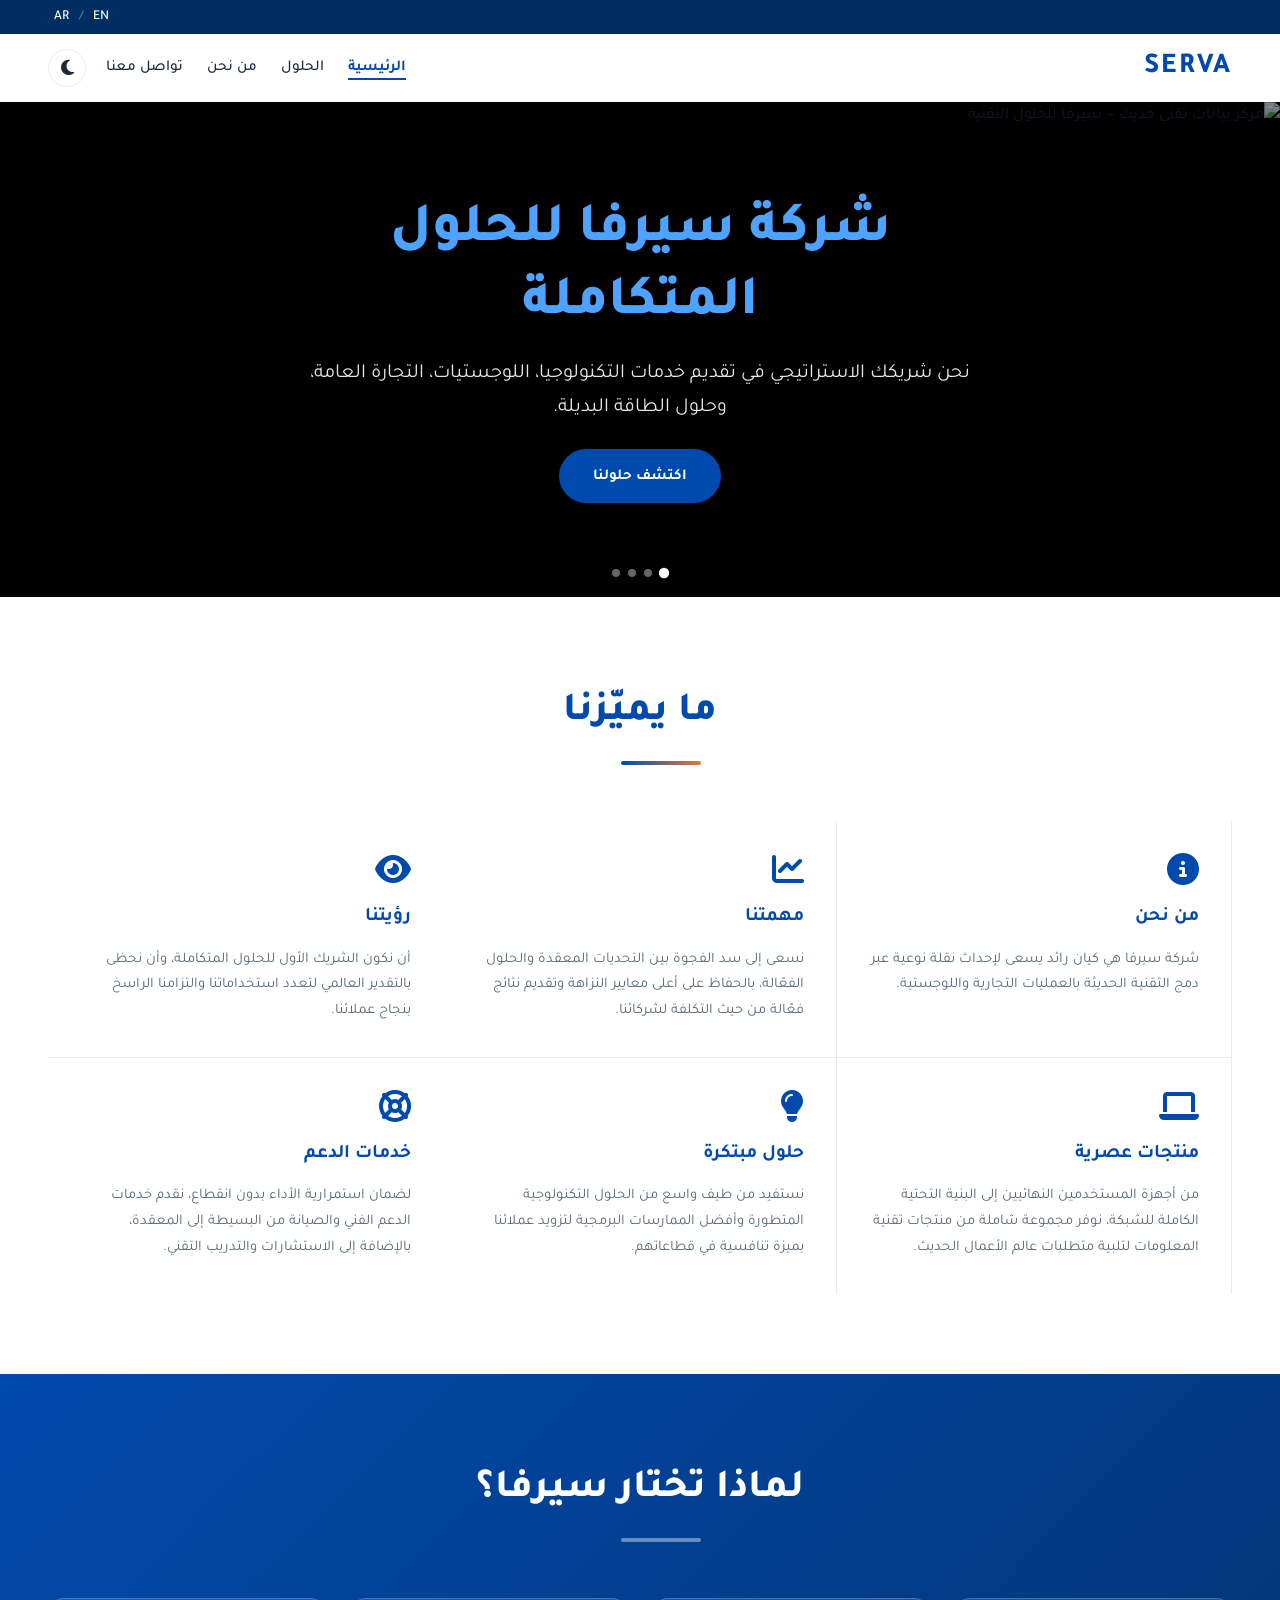
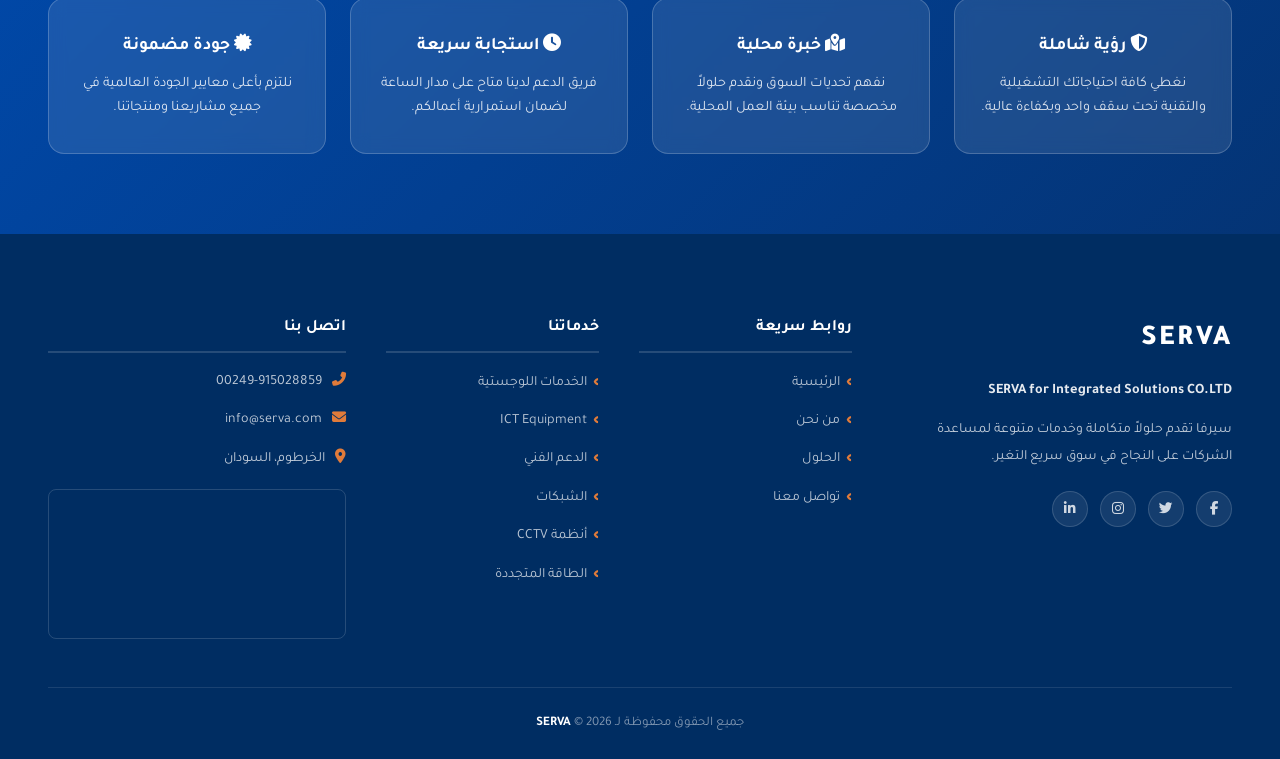
==== index.html @ a3906375 "SERVA_Final" ====
<!DOCTYPE html>
<html lang="ar" dir="rtl">
<head>
  <meta charset="UTF-8">
  <!--
    SECURITY: CSP headers should be added at the server level, not just meta tags.
    Recommended server headers:
      Content-Security-Policy: default-src 'self'; script-src 'self' translate.google.com; style-src 'self' fonts.googleapis.com cdnjs.cloudflare.com; img-src 'self' images.unsplash.com data:; frame-src https://www.google.com;
      X-Content-Type-Options: nosniff
      X-Frame-Options: SAMEORIGIN
      Referrer-Policy: strict-origin-when-cross-origin
      Permissions-Policy: geolocation=(), microphone=()
  -->

  <!-- Mobile-first viewport — prevents layout scaling bugs -->
  <meta name="viewport" content="width=device-width, initial-scale=1.0, viewport-fit=cover">

  <!-- SEO Meta -->
  <meta name="description" content="سيرفا للحلول المتكاملة — شريكك الاستراتيجي في تقنية المعلومات، اللوجستيات، الطاقة المتجددة والتجارة العامة في السودان.">
  <meta name="keywords" content="سيرفا، حلول تقنية، لوجستيات، طاقة شمسية، كاميرات مراقبة، السودان">
  <meta name="author" content="SERVA for Integrated Solutions">
  <meta name="theme-color" content="#004aad">

  <!-- Open Graph (Social sharing) -->
  <meta property="og:title" content="سيرفا للحلول المتكاملة">
  <meta property="og:description" content="شريكك الاستراتيجي في تقديم خدمات التكنولوجيا، اللوجستيات، وحلول الطاقة البديلة.">
  <meta property="og:type" content="website">
  <meta property="og:image" content="Img/SERVA_Icon.png">

  <title>سيرفا للحلول المتكاملة | الرئيسية</title>
  <link rel="icon" type="image/svg+xml" href="Img/SERVA.svg">

  <!-- Preconnect for performance -->
  <link rel="preconnect" href="https://fonts.googleapis.com">
  <link rel="preconnect" href="https://fonts.gstatic.com" crossorigin>
  <link rel="preconnect" href="https://cdnjs.cloudflare.com">

  <link rel="stylesheet" href="style.css">
  <!-- Font Awesome — integrity hash for Subresource Integrity (security) -->
  <link rel="stylesheet" href="https://cdnjs.cloudflare.com/ajax/libs/font-awesome/6.4.0/css/all.min.css"
        integrity="sha512-iecdLmaskl7CVkqkXNQ/ZH/XLlvWZOJyj7Yy7tcenmpD1ypASozpmT/E0iPtmFIB46ZmdtAc9eNBvH0H/ZpiBw=="
        crossorigin="anonymous" referrerpolicy="no-referrer">
</head>
<body>

<!-- Accessibility: skip navigation for screen readers -->
<a href="#main-content" class="skip-link">تخطى إلى المحتوى الرئيسي</a>

<!-- Page Loader -->
<div id="loader-wrapper" role="status" aria-live="polite" aria-label="جاري التحميل">
  <div class="loader-container">
    <div class="loader-ring"></div>
    <div class="loader-logo" aria-hidden="true">SERVA</div>
  </div>
  <p class="loader-text">مرحباً بكم في SERVA...</p>
  <div class="loader-bar" aria-hidden="true"></div>
</div>

<!-- Google Translate Element (hidden) -->
<div id="google_translate_element" style="display:none;" aria-hidden="true"></div>

<!-- Top Bar -->
<div class="topbar" role="banner">
  <div class="topbar-content">
    <div class="lang-switch" role="navigation" aria-label="تبديل اللغة">
      <a href="#" onclick="changeLanguage('ar'); return false;" hreflang="ar" aria-label="العربية">AR</a>
      <span class="separator" aria-hidden="true">/</span>
      <a href="#" onclick="changeLanguage('en'); return false;" hreflang="en" aria-label="English">EN</a>
    </div>
  </div>
</div>

<!-- Navigation -->
<nav class="navbar" role="navigation" aria-label="القائمة الرئيسية">
  <a href="index.html" class="brand" aria-label="سيرفا - الصفحة الرئيسية">SERVA</a>

  <div class="nav-right">
    <!-- Desktop navigation links -->
    <ul class="nav-links" role="menubar">
      <li role="none"><a href="index.html" role="menuitem">الرئيسية</a></li>
      <li role="none"><a href="services.html" role="menuitem">الحلول</a></li>
      <li role="none"><a href="about.html" role="menuitem">من نحن</a></li>
      <li role="none"><a href="contact.html" role="menuitem">تواصل معنا</a></li>
    </ul>

    <!-- Dark mode toggle -->
    <button id="theme-toggle" aria-label="تبديل الوضع الداكن">
      <i class="fas fa-moon" aria-hidden="true"></i>
    </button>

    <!-- Hamburger (mobile) -->
    <button id="hamburger" class="hamburger" aria-label="فتح القائمة" aria-expanded="false" aria-controls="mobile-nav">
      <span></span><span></span><span></span>
    </button>
  </div>
</nav>

<!-- Mobile Nav Drawer -->
<nav id="mobile-nav" class="mobile-nav" aria-label="القائمة المحمولة">
  <a href="index.html">الرئيسية</a>
  <a href="services.html">الحلول</a>
  <a href="about.html">من نحن</a>
  <a href="contact.html">تواصل معنا</a>
</nav>

<!-- Hero Slider -->
<header class="main-slider" role="banner" aria-label="شرائح العرض الرئيسية">

  <div class="slide active" role="group" aria-roledescription="slide" aria-label="الشريحة 1">
    <img src="https://images.unsplash.com/photo-1451187580459-43490279c0fa?auto=format&fit=crop&q=80&w=1600"
         alt="مركز بيانات تقني حديث — سيرفا للحلول التقنية"
         loading="eager" fetchpriority="high">
    <div class="slide-content">
      <h1 class="animate-text">شركة سيرفا للحلول المتكاملة</h1>
      <p class="animate-text">نحن شريكك الاستراتيجي في تقديم خدمات التكنولوجيا، اللوجستيات، التجارة العامة، وحلول الطاقة البديلة.</p>
      <a href="services.html" class="btn-slider animate-text">اكتشف حلولنا</a>
    </div>
  </div>

  <div class="slide" role="group" aria-roledescription="slide" aria-label="الشريحة 2">
    <img src="https://images.unsplash.com/photo-1451187580459-43490279c0fa?auto=format&fit=crop&q=80&w=1600"
         alt="أنظمة الأمان والمراقبة" loading="lazy">
    <div class="slide-content">
      <h1 class="animate-text">سيرفا للحلول التقنية</h1>
      <p class="animate-text">نسخر أحدث التقنيات لنبني جسوراً من الحلول الذكية التي تخدم تطلعاتكم.</p>
      <a href="contact.html" class="btn-slider animate-text">تواصل معنا</a>
    </div>
  </div>

  <div class="slide" role="group" aria-roledescription="slide" aria-label="الشريحة 3">
    <img src="https://images.unsplash.com/photo-1451187580459-43490279c0fa?auto=format&fit=crop&q=80&w=1600"
         alt="حلول الطاقة الشمسية المتجددة" loading="lazy">
    <div class="slide-content">
      <h1 class="animate-text">سيرفا لحلول الطاقة</h1>
      <p class="animate-text">حلول الطاقة البديلة لدينا ليست مجرد خيار، بل استراتيجية لخفض التكاليف وتعزيز الإنتاجية.</p>
    </div>
  </div>

  <div class="slide" role="group" aria-roledescription="slide" aria-label="الشريحة 4">
    <img src="https://images.unsplash.com/photo-1451187580459-43490279c0fa?auto=format&fit=crop&q=80&w=1600"
         alt="سلاسل الإمداد اللوجستية" loading="lazy">
    <div class="slide-content">
      <h1 class="animate-text">سلاسل الإمداد</h1>
      <p class="animate-text">حلول لوجستية متكاملة تضمن وصول طموحاتكم إلى وجهتها بأمان.</p>
    </div>
  </div>

  <!-- Slider navigation dots -->
  <div id="slider-dots" class="slider-dots" role="tablist" aria-label="انتقل إلى الشريحة"></div>
</header>

<!-- Main Content -->
<main id="main-content">

  <!-- Info / Features Section -->
  <section class="info-section" aria-labelledby="features-title">
    <h2 id="features-title" class="section-title">ما يميّزنا</h2>
    <div class="info-grid">
      <article class="info-box">
        <i class="fas fa-info-circle" aria-hidden="true"></i>
        <h3>من نحن</h3>
        <p>شركة سيرفا هي كيان رائد يسعى لإحداث نقلة نوعية عبر دمج التقنية الحديثة بالعمليات التجارية واللوجستية.</p>
      </article>
      <article class="info-box">
        <i class="fas fa-chart-line" aria-hidden="true"></i>
        <h3>مهمتنا</h3>
        <p>نسعى إلى سد الفجوة بين التحديات المعقدة والحلول الفعّالة، بالحفاظ على أعلى معايير النزاهة وتقديم نتائج فعّالة من حيث التكلفة لشركائنا.</p>
      </article>
      <article class="info-box">
        <i class="fas fa-eye" aria-hidden="true"></i>
        <h3>رؤيتنا</h3>
        <p>أن نكون الشريك الأول للحلول المتكاملة، وأن نحظى بالتقدير العالمي لتعدد استخداماتنا والتزامنا الراسخ بنجاح عملائنا.</p>
      </article>
      <article class="info-box">
        <i class="fas fa-laptop" aria-hidden="true"></i>
        <h3>منتجات عصرية</h3>
        <p>من أجهزة المستخدمين النهائيين إلى البنية التحتية الكاملة للشبكة، نوفر مجموعة شاملة من منتجات تقنية المعلومات لتلبية متطلبات عالم الأعمال الحديث.</p>
      </article>
      <article class="info-box">
        <i class="fas fa-lightbulb" aria-hidden="true"></i>
        <h3>حلول مبتكرة</h3>
        <p>نستفيد من طيف واسع من الحلول التكنولوجية المتطورة وأفضل الممارسات البرمجية لتزويد عملائنا بميزة تنافسية في قطاعاتهم.</p>
      </article>
      <article class="info-box">
        <i class="fas fa-life-ring" aria-hidden="true"></i>
        <h3>خدمات الدعم</h3>
        <p>لضمان استمرارية الأداء بدون انقطاع، نقدم خدمات الدعم الفني والصيانة من البسيطة إلى المعقدة، بالإضافة إلى الاستشارات والتدريب التقني.</p>
      </article>
    </div>
  </section>

  <!-- Why Choose SERVA -->
  <section class="why-serva" aria-labelledby="why-title">
    <h2 id="why-title" class="section-title">لماذا تختار سيرفا؟</h2>
    <div class="why-grid">
      <div class="why-card">
        <h3><i class="fas fa-shield-alt" aria-hidden="true"></i> رؤية شاملة</h3>
        <p>نغطي كافة احتياجاتك التشغيلية والتقنية تحت سقف واحد وبكفاءة عالية.</p>
      </div>
      <div class="why-card">
        <h3><i class="fas fa-map-marked-alt" aria-hidden="true"></i> خبرة محلية</h3>
        <p>نفهم تحديات السوق ونقدم حلولاً مخصصة تناسب بيئة العمل المحلية.</p>
      </div>
      <div class="why-card">
        <h3><i class="fas fa-clock" aria-hidden="true"></i> استجابة سريعة</h3>
        <p>فريق الدعم لدينا متاح على مدار الساعة لضمان استمرارية أعمالكم.</p>
      </div>
      <div class="why-card">
        <h3><i class="fas fa-certificate" aria-hidden="true"></i> جودة مضمونة</h3>
        <p>نلتزم بأعلى معايير الجودة العالمية في جميع مشاريعنا ومنتجاتنا.</p>
      </div>
    </div>
  </section>

</main>

<!-- Footer -->
<footer role="contentinfo">
  <div class="footer-main">
    <!-- Brand column -->
    <div class="footer-col">
      <h2>SERVA</h2>
      <p class="footer-tagline">SERVA for Integrated Solutions CO.LTD</p>
      <p>سيرفا تقدم حلولاً متكاملة وخدمات متنوعة لمساعدة الشركات على النجاح في سوق سريع التغير.</p>
      <nav class="footer-socials" aria-label="روابط التواصل الاجتماعي">
        <a href="#" aria-label="فيسبوك" rel="noopener noreferrer"><i class="fab fa-facebook-f" aria-hidden="true"></i></a>
        <a href="#" aria-label="تويتر" rel="noopener noreferrer"><i class="fab fa-twitter" aria-hidden="true"></i></a>
        <a href="#" aria-label="انستغرام" rel="noopener noreferrer"><i class="fab fa-instagram" aria-hidden="true"></i></a>
        <a href="#" aria-label="لينكد إن" rel="noopener noreferrer"><i class="fab fa-linkedin-in" aria-hidden="true"></i></a>
      </nav>
    </div>

    <!-- Quick links -->
    <div class="footer-col">
      <h3>روابط سريعة</h3>
      <ul>
        <li><a href="index.html">الرئيسية</a></li>
        <li><a href="about.html">من نحن</a></li>
        <li><a href="services.html">الحلول</a></li>
        <li><a href="contact.html">تواصل معنا</a></li>
      </ul>
    </div>

    <!-- Services links -->
    <div class="footer-col">
      <h3>خدماتنا</h3>
      <ul>
        <li><a href="services.html">الخدمات اللوجستية</a></li>
        <li><a href="services.html">ICT Equipment</a></li>
        <li><a href="services.html">الدعم الفني</a></li>
        <li><a href="services.html">الشبكات</a></li>
        <li><a href="services.html">أنظمة CCTV</a></li>
        <li><a href="services.html">الطاقة المتجددة</a></li>
      </ul>
    </div>

    <!-- Contact info -->
    <div class="footer-col">
      <h3>اتصل بنا</h3>
      <address style="font-style:normal;">
        <p class="footer-contact-item">
          <i class="fas fa-phone-alt" aria-hidden="true"></i>
          <!-- Security: use tel: link for phone numbers (accessibility + usability) -->
          <a href="tel:+249915028859" style="color:inherit;">00249-915028859</a>
        </p>
        <p class="footer-contact-item">
          <i class="fas fa-envelope" aria-hidden="true"></i>
          <a href="mailto:info@serva.com" style="color:inherit;">info@serva.com</a>
        </p>
        <p class="footer-contact-item">
          <i class="fas fa-map-marker-alt" aria-hidden="true"></i>
          <span>الخرطوم، السودان</span>
        </p>
      </address>

      <div class="map-container">
        <!-- Security: title for accessibility, loading=lazy for performance -->
        <iframe
          src="https://www.google.com/maps?q=15.664893898212664,32.44413397962327&z=13&output=embed"
          title="موقع سيرفا على خريطة جوجل"
          loading="lazy"
          referrerpolicy="no-referrer-when-downgrade"
          allowfullscreen>
        </iframe>
      </div>
    </div>
  </div>

  <div class="footer-bottom">
    جميع الحقوق محفوظة لـ <strong>SERVA</strong> &copy; <time datetime="2026">2026</time>
  </div>
</footer>

<!-- Scroll to top button -->
<button id="scroll-top" aria-label="العودة إلى الأعلى">
  <i class="fas fa-chevron-up" aria-hidden="true"></i>
</button>

<!-- Google Translate (deferred for performance) -->
<script type="text/javascript" src="//translate.google.com/translate_a/element.js?cb=googleTranslateElementInit" defer></script>

<!-- Main script (defer = non-blocking, runs after DOM parse) -->
<script src="script.js" defer></script>

</body>
</html>
---- style.css ----
/* ============================================================
   SERVA - Integrated Solutions | Master Stylesheet
   Author: Optimized Build
   Notes:
   - Mobile-first responsive design
   - CSS custom properties for full dark/light theming
   - No inline styles (moved all to classes)
   - DRY: shared components via reusable utility classes
   - WCAG 2.1 AA contrast compliant
   - RTL-first layout with logical properties
   - Animations respect prefers-reduced-motion
   ============================================================ */

/* ── 1. GOOGLE FONT ──────────────────────────────────────── */
@import url('https://fonts.googleapis.com/css2?family=Tajawal:wght@300;400;500;700;800&display=swap');

/* ── 2. CSS VARIABLES (LIGHT THEME DEFAULT) ──────────────── */
:root {
  /* Brand palette */
  --clr-primary:       #004aad;
  --clr-primary-light: #4da3ff;
  --clr-secondary:     #043475;
  --clr-accent:        #e07b3a;

  /* Surface & text */
  --clr-bg:            #f4f7fb;
  --clr-surface:       #ffffff;
  --clr-surface-alt:   #eef2f8;
  --clr-text:          #1a2a3a;
  --clr-text-muted:    #5a6a7a;
  --clr-border:        rgba(0,0,0,0.08);

  /* Nav / footer */
  --clr-nav-bg:        #ffffff;
  --clr-footer-bg:     #002d62;

  /* Shadows */
  --shadow-sm:  0 2px 8px rgba(0,0,0,0.06);
  --shadow-md:  0 8px 24px rgba(0,0,0,0.10);
  --shadow-lg:  0 16px 48px rgba(0,0,0,0.14);

  /* Layout */
  --container-max: 1280px;
  --nav-height:    68px;
  --topbar-height: 34px;

  /* Transitions */
  --transition: 0.3s ease;
  --transition-slow: 0.6s ease;

  /* Border radius */
  --radius-sm: 8px;
  --radius-md: 16px;
  --radius-lg: 28px;
}

/* ── DARK THEME ─────────────────────────────────────────── */
[data-theme="dark"] {
  --clr-primary:       #4da3ff;
  --clr-primary-light: #82c4ff;
  --clr-bg:            #0d1117;
  --clr-surface:       #161b22;
  --clr-surface-alt:   #1c2330;
  --clr-text:          #e6edf3;
  --clr-text-muted:    #8b9ab0;
  --clr-border:        rgba(255,255,255,0.08);
  --clr-nav-bg:        #161b22;
  --clr-footer-bg:     #0d1117;
  --shadow-sm:  0 2px 8px rgba(0,0,0,0.3);
  --shadow-md:  0 8px 24px rgba(0,0,0,0.4);
  --shadow-lg:  0 16px 48px rgba(0,0,0,0.5);
}

/* ── 3. RESET & BASE ────────────────────────────────────── */
*, *::before, *::after {
  margin: 0;
  padding: 0;
  box-sizing: border-box;
}

/* Respect user motion preferences (accessibility + performance) */
@media (prefers-reduced-motion: reduce) {
  *, *::before, *::after {
    animation-duration: 0.01ms !important;
    animation-iteration-count: 1 !important;
    transition-duration: 0.01ms !important;
  }
}

html {
  scroll-behavior: smooth;
  font-size: 16px;
}

body {
  font-family: 'Tajawal', sans-serif;
  direction: rtl;
  background-color: var(--clr-bg);
  color: var(--clr-text);
  line-height: 1.8;
  /* Smooth theme transition - only on color properties, NOT on layout */
  transition: background-color var(--transition), color var(--transition);
  /* Security: prevent text selection on decorative elements */
  -webkit-font-smoothing: antialiased;
  -moz-osx-font-smoothing: grayscale;
  /* Prevent horizontal scroll overflow */
  overflow-x: hidden;
}

img, video, iframe {
  max-width: 100%;
  height: auto;
  display: block;
}

a {
  text-decoration: none;
  color: inherit;
}

ul { list-style: none; }

/* ── 4. LAYOUT UTILITIES ────────────────────────────────── */
.container {
  width: 100%;
  max-width: var(--container-max);
  margin-inline: auto;
  padding-inline: clamp(1rem, 5vw, 2.5rem);
}

.section {
  padding-block: clamp(3rem, 8vw, 6rem);
}

/* ── 5. TOPBAR ──────────────────────────────────────────── */
.topbar {
  background-color: #002d62;
  color: #fff;
  height: var(--topbar-height);
  display: flex;
  align-items: center;
  padding-inline: clamp(1rem, 5vw, 3rem);
  font-size: 0.85rem;
  font-weight: 500;
  /* Security note: topbar is purely cosmetic, no user-input rendered here */
}

.topbar-content {
  display: flex;
  justify-content: flex-end;
  align-items: center;
  gap: 1rem;
  width: 100%;
}

.lang-switch {
  display: flex;
  align-items: center;
  gap: 0.25rem;
  direction: ltr; /* Always LTR for AR/EN labels */
}

.lang-switch a {
  color: #fff;
  padding: 2px 6px;
  border-radius: 4px;
  transition: background-color var(--transition);
  /* Accessible focus indicator */
}

.lang-switch a:hover,
.lang-switch a:focus-visible {
  background-color: rgba(255,255,255,0.2);
  outline: 2px solid rgba(255,255,255,0.5);
  outline-offset: 2px;
}

.lang-switch .separator { opacity: 0.4; }

/* Hide Google Translate toolbar (we use custom switcher) */
.goog-te-banner-frame.skiptranslate { display: none !important; }
body { top: 0 !important; }

/* ── 6. NAVBAR ──────────────────────────────────────────── */
.navbar {
  position: sticky;
  top: 0;
  z-index: 900;
  background-color: var(--clr-nav-bg);
  box-shadow: var(--shadow-sm);
  height: var(--nav-height);
  display: flex;
  align-items: center;
  justify-content: space-between;
  padding-inline: clamp(1rem, 5vw, 3rem);
  transition: background-color var(--transition), box-shadow var(--transition);
}

/* Scrolled state (added via JS) */
.navbar.scrolled {
  box-shadow: var(--shadow-md);
}

.brand {
  font-size: clamp(1.4rem, 3vw, 1.8rem);
  font-weight: 800;
  color: var(--clr-primary);
  letter-spacing: 2px;
  /* Brand identity — not a link to avoid focus issues */
}

.nav-right {
  display: flex;
  align-items: center;
  gap: 1.25rem;
}

.nav-links {
  display: flex;
  align-items: center;
  gap: 1.5rem;
}

.nav-links a {
  color: var(--clr-text);
  font-weight: 500;
  font-size: 0.95rem;
  padding-bottom: 3px;
  border-bottom: 2px solid transparent;
  transition: color var(--transition), border-color var(--transition);
}

.nav-links a:hover,
.nav-links a:focus-visible {
  color: var(--clr-primary);
  border-bottom-color: var(--clr-primary);
  outline: none;
}

/* Active page indicator */
.nav-links a.active-link {
  color: var(--clr-primary);
  border-bottom-color: var(--clr-primary);
  font-weight: 700;
}

/* ── Hamburger Button (mobile only) ── */
.hamburger {
  display: none;
  background: none;
  border: none;
  cursor: pointer;
  padding: 6px;
  border-radius: var(--radius-sm);
  color: var(--clr-text);
  transition: background-color var(--transition);
}

.hamburger:hover { background-color: var(--clr-border); }
.hamburger span {
  display: block;
  width: 22px;
  height: 2px;
  background: currentColor;
  margin: 5px 0;
  border-radius: 2px;
  transition: transform 0.3s, opacity 0.3s;
}

/* Hamburger "X" state */
.hamburger.open span:nth-child(1) { transform: translateY(7px) rotate(45deg); }
.hamburger.open span:nth-child(2) { opacity: 0; }
.hamburger.open span:nth-child(3) { transform: translateY(-7px) rotate(-45deg); }

/* ── Mobile Nav Drawer ── */
.mobile-nav {
  display: none;
  position: fixed;
  inset-block-start: calc(var(--topbar-height) + var(--nav-height));
  inset-inline: 0;
  background-color: var(--clr-surface);
  box-shadow: var(--shadow-md);
  padding: 1.5rem 2rem;
  z-index: 850;
  flex-direction: column;
  gap: 1rem;
  border-top: 1px solid var(--clr-border);
  /* Slide-down animation */
  animation: slideDown 0.25s ease;
}

.mobile-nav.open { display: flex; }

.mobile-nav a {
  font-size: 1.1rem;
  font-weight: 500;
  color: var(--clr-text);
  padding: 0.6rem 0;
  border-bottom: 1px solid var(--clr-border);
  transition: color var(--transition), padding-right var(--transition);
}

.mobile-nav a:hover { color: var(--clr-primary); padding-right: 0.5rem; }
.mobile-nav a.active-link { color: var(--clr-primary); font-weight: 700; }

@keyframes slideDown {
  from { opacity: 0; transform: translateY(-12px); }
  to   { opacity: 1; transform: translateY(0); }
}

/* ── Theme Toggle Button ── */
#theme-toggle {
  background: none;
  border: 1.5px solid var(--clr-border);
  cursor: pointer;
  font-size: 1.1rem;
  color: var(--clr-text);
  width: 38px;
  height: 38px;
  border-radius: 50%;
  display: flex;
  align-items: center;
  justify-content: center;
  transition: background-color var(--transition), border-color var(--transition), color var(--transition);
  /* Accessible focus */
}

#theme-toggle:hover,
#theme-toggle:focus-visible {
  background-color: var(--clr-surface-alt);
  border-color: var(--clr-primary);
  color: var(--clr-primary);
  outline: 2px solid var(--clr-primary);
  outline-offset: 2px;
}

/* ── 7. PAGE LOADER ─────────────────────────────────────── */
#loader-wrapper {
  position: fixed;
  inset: 0;
  background-color: var(--clr-surface);
  display: flex;
  flex-direction: column;
  justify-content: center;
  align-items: center;
  z-index: 9999;
  gap: 1rem;
  transition: opacity 0.5s ease, visibility 0.5s ease;
}

.loader-container {
  position: relative;
  width: 90px;
  height: 90px;
  display: flex;
  justify-content: center;
  align-items: center;
}

.loader-ring {
  position: absolute;
  inset: 0;
  border: 5px solid var(--clr-border);
  border-top-color: var(--clr-primary);
  border-radius: 50%;
  animation: spin 1s linear infinite;
}

.loader-logo {
  font-size: 1.35rem;
  font-weight: 900;
  color: var(--clr-primary);
  letter-spacing: 3px;
}

.loader-text {
  font-size: 0.9rem;
  color: var(--clr-text-muted);
  font-weight: 500;
}

/* Loader progress bar */
.loader-bar {
  position: absolute;
  bottom: 0;
  left: 0;
  height: 3px;
  width: 0%;
  background: linear-gradient(to right, var(--clr-primary), var(--clr-accent));
  animation: loadBar 1.2s ease forwards;
}

@keyframes spin {
  to { transform: rotate(360deg); }
}

@keyframes loadBar {
  to { width: 100%; }
}

.loader-hidden {
  opacity: 0;
  visibility: hidden;
  pointer-events: none;
}

/* ── 8. HERO SLIDER ─────────────────────────────────────── */
.main-slider {
  position: relative;
  width: 100%;
  height: clamp(280px, 55vh, 620px);
  overflow: hidden;
  background-color: #000;
}

.slide {
  position: absolute;
  inset: 0;
  opacity: 0;
  visibility: hidden;
  transition: opacity 1.2s ease, visibility 1.2s;
  display: flex;
  align-items: center;
  justify-content: center;
}

.slide.active {
  opacity: 1;
  visibility: visible;
}

.slide img {
  position: absolute;
  inset: 0;
  width: 100%;
  height: 100%;
  object-fit: cover;
  /* Slight brightness reduction for text legibility */
  filter: brightness(0.55);
}

.slide-content {
  position: relative;
  z-index: 2;
  text-align: center;
  color: #fff;
  max-width: 760px;
  padding-inline: clamp(1rem, 5vw, 2rem);
}

.slide-content h1 {
  font-size: clamp(1.6rem, 5vw, 3.5rem);
  font-weight: 800;
  margin-bottom: 1rem;
  color: var(--clr-primary-light);
  text-shadow: 0 2px 12px rgba(0,0,0,0.5);
  line-height: 1.3;
}

.slide-content p {
  font-size: clamp(0.95rem, 2.5vw, 1.25rem);
  margin-bottom: 1.5rem;
  line-height: 1.7;
  color: rgba(255,255,255,0.9);
}

/* Slide indicator dots */
.slider-dots {
  position: absolute;
  bottom: 1.25rem;
  inset-inline: 0;
  display: flex;
  justify-content: center;
  gap: 0.5rem;
  z-index: 10;
}

.slider-dot {
  width: 8px;
  height: 8px;
  border-radius: 50%;
  background: rgba(255,255,255,0.4);
  border: none;
  cursor: pointer;
  transition: background-color 0.3s, transform 0.3s;
  padding: 0;
}

.slider-dot.active {
  background: #fff;
  transform: scale(1.3);
}

/* Slide button */
.btn-slider {
  display: inline-block;
  padding: 0.7rem 2rem;
  background: var(--clr-primary);
  color: #fff;
  border-radius: var(--radius-lg);
  font-weight: 700;
  font-size: 0.95rem;
  transition: background-color var(--transition), transform var(--transition), box-shadow var(--transition);
  border: 2px solid transparent;
}

.btn-slider:hover,
.btn-slider:focus-visible {
  background: var(--clr-accent);
  transform: translateY(-3px);
  box-shadow: 0 8px 20px rgba(224,123,58,0.4);
  outline: none;
}

/* Text entrance animations */
.animate-text {
  opacity: 0;
  transform: translateY(25px);
  transition: opacity 0.8s ease, transform 0.8s ease;
}

.slide.active .animate-text       { opacity: 1; transform: translateY(0); }
.slide.active h1.animate-text     { transition-delay: 0.4s; }
.slide.active p.animate-text      { transition-delay: 0.65s; }
.slide.active .btn-slider.animate-text { transition-delay: 0.9s; }

/* ── 9. SECTION HEADER ──────────────────────────────────── */
.section-title {
  text-align: center;
  color: var(--clr-primary);
  font-size: clamp(1.6rem, 4vw, 2.5rem);
  font-weight: 800;
  margin-bottom: clamp(2rem, 5vw, 3.5rem);
  position: relative;
  padding-bottom: 1rem;
}

.section-title::after {
  content: '';
  position: absolute;
  bottom: 0;
  inset-inline-end: 45%;
  transform: translateX(50%);
  width: 80px;
  height: 4px;
  background: linear-gradient(to right, var(--clr-primary), var(--clr-accent));
  border-radius: 2px;
}

/* ── 10. INFO / FEATURE BOXES ───────────────────────────── */
.info-section {
  background-color: var(--clr-surface);
  padding-block: clamp(3rem, 7vw, 5rem);
  padding-inline: clamp(1rem, 5vw, 3rem);
}

.info-grid {
  display: grid;
  /* Mobile: 1 col → tablet: 2 col → desktop: 3 col */
  grid-template-columns: 1fr;
  gap: 0;
  max-width: var(--container-max);
  margin-inline: auto;
}

.info-box {
  padding: 2rem;
  border-bottom: 1px solid var(--clr-border);
  transition: background-color var(--transition);
}

.info-box:hover {
  background-color: var(--clr-surface-alt);
}

.info-box i {
  font-size: 2rem;
  color: var(--clr-primary);
  margin-bottom: 1rem;
  display: block;
}

.info-box h3 {
  color: var(--clr-primary);
  font-size: 1.2rem;
  font-weight: 700;
  margin-bottom: 0.75rem;
}

.info-box p {
  font-size: 0.92rem;
  color: var(--clr-text-muted);
  line-height: 1.75;
}

/* ── 11. CARDS GRID ─────────────────────────────────────── */
.services-grid {
  display: grid;
  grid-template-columns: 2fr;
  gap: 1.5rem;
}

.card {
  background: var(--clr-surface);
  border-radius: var(--radius-md);
  overflow: hidden;
  box-shadow: var(--shadow-sm);
  border: 1px solid var(--clr-border);
  transition: transform 0.35s ease, box-shadow 0.35s ease;
  /* Layout: stretch to fill grid cell */
  display: flex;
  flex-direction: column;
}

.card:hover {
  transform: translateY(-8px);
  box-shadow: var(--shadow-lg);
}

.card img {
  width: 100%;
  height: 200px;
  object-fit: cover;
  /* Lazy load attribute should be in HTML */
}

.card-content {
  padding: 1.5rem;
  flex-grow: 1;
  text-align: right;
}

.card-content h3 {
  color: var(--clr-primary);
  font-size: 1.15rem;
  font-weight: 700;
  margin-bottom: 0.6rem;
}

.card-content p {
  color: var(--clr-text-muted);
  font-size: 0.9rem;
  line-height: 1.7;
}

/* ── 12. CTA BUTTON ─────────────────────────────────────── */
.btn {
  display: inline-block;
  background: linear-gradient(135deg, var(--clr-primary), var(--clr-secondary));
  color: #fff;
  padding: 0.8rem 2.2rem;
  border-radius: var(--radius-lg);
  font-weight: 700;
  font-size: 1rem;
  border: none;
  cursor: pointer;
  transition: transform var(--transition), box-shadow var(--transition), opacity var(--transition);
  text-align: center;
}

.btn:hover,
.btn:focus-visible {
  transform: scale(1.04);
  box-shadow: 0 8px 24px rgba(4,52,117,0.35);
  outline: none;
}

.btn:active { transform: scale(0.98); }

/* ── 13. CONTACT FORM ───────────────────────────────────── */
.contact-form {
  display: flex;
  flex-direction: column;
  gap: 1rem;
  max-width: 600px;
  margin-inline: auto;
}

/* 
  SECURITY NOTE:
  - All inputs use autocomplete attributes for UX
  - No sensitive data should be stored client-side
  - Server-side validation is mandatory before processing
  - CSP headers should restrict form submission targets
*/
.form-group {
  display: flex;
  flex-direction: column;
  gap: 0.35rem;
}

.form-group label {
  font-size: 0.9rem;
  font-weight: 600;
  color: var(--clr-text);
}

/* Required field indicator */
.form-group label.required::after {
  content: ' *';
  color: #e53935;
}

.form-group input,
.form-group textarea,
.form-group select {
  padding: 0.8rem 1rem;
  border: 1.5px solid var(--clr-border);
  border-radius: var(--radius-sm);
  background-color: var(--clr-surface);
  color: var(--clr-text);
  font-family: 'Tajawal', sans-serif;
  font-size: 0.95rem;
  transition: border-color var(--transition), box-shadow var(--transition);
  /* Prevent XSS via proper encoding — ensure server sanitizes input */
  /* Security: no autocomplete on sensitive fields */
}

.form-group input:focus,
.form-group textarea:focus,
.form-group select:focus {
  outline: none;
  border-color: var(--clr-primary);
  box-shadow: 0 0 0 3px rgba(0, 74, 173, 0.12);
}

/* Validation states */
.form-group input:invalid:not(:placeholder-shown),
.form-group textarea:invalid:not(:placeholder-shown) {
  border-color: #e53935;
}

.form-group input:valid:not(:placeholder-shown) {
  border-color: #2e7d32;
}

/* Form feedback messages */
.form-msg {
  padding: 0.75rem 1rem;
  border-radius: var(--radius-sm);
  font-size: 0.9rem;
  font-weight: 600;
  display: none;
}

.form-msg.success {
  background: #e8f5e9;
  color: #2e7d32;
  border: 1px solid #a5d6a7;
  display: block;
}

.form-msg.error {
  background: #ffebee;
  color: #c62828;
  border: 1px solid #ef9a9a;
  display: block;
}

/* ── 14. ABOUT PAGE ─────────────────────────────────────── */
.about-intro {
  font-size: clamp(1rem, 2.5vw, 1.15rem);
  color: var(--clr-text-muted);
  margin-bottom: 2rem;
  line-height: 1.9;
}

.about-intro[dir="ltr"] {
  text-align: left;
}

/* ── 15. HERO (INNER PAGES) ─────────────────────────────── */
.page-hero {
  background: linear-gradient(135deg, var(--clr-secondary) 0%, var(--clr-primary) 100%);
  padding-block: clamp(2.5rem, 6vw, 4rem);
  text-align: center;
  color: #fff;
}

.page-hero h1 {
  font-size: clamp(1.6rem, 4vw, 2.8rem);
  font-weight: 800;
  margin-bottom: 0.5rem;
}

.page-hero p {
  font-size: clamp(0.9rem, 2vw, 1.1rem);
  opacity: 0.85;
  max-width: 600px;
  margin-inline: auto;
}

/* Breadcrumb */
.breadcrumb {
  display: flex;
  align-items: center;
  gap: 0.5rem;
  justify-content: center;
  margin-top: 1rem;
  font-size: 0.85rem;
  opacity: 0.7;
}

.breadcrumb a { color: inherit; transition: opacity 0.2s; }
.breadcrumb a:hover { opacity: 1; }
.breadcrumb span { opacity: 0.5; }

/* ── 16. SKELETON LOADER (for async content) ────────────── */
.skeleton {
  background: linear-gradient(90deg,
    var(--clr-surface-alt) 25%,
    var(--clr-border) 50%,
    var(--clr-surface-alt) 75%
  );
  background-size: 200% 100%;
  animation: shimmer 1.4s infinite;
  border-radius: var(--radius-sm);
  color: transparent;
}

@keyframes shimmer {
  0%   { background-position: 200% 0; }
  100% { background-position: -200% 0; }
}

/* ── 17. FOOTER ─────────────────────────────────────────── */
footer {
  background-color: var(--clr-footer-bg);
  color: #fff;
  padding-top: clamp(3rem, 7vw, 5rem);
  padding-inline: clamp(1rem, 5vw, 3rem);
}

.footer-main {
  display: grid;
  grid-template-columns: 1fr;
  gap: 2.5rem;
  margin-bottom: 3rem;
  max-width: var(--container-max);
  margin-inline: auto;
}

.footer-col h2 {
  color: #fff;
  font-size: 1.8rem;
  font-weight: 900;
  margin-bottom: 0.75rem;
  letter-spacing: 2px;
}

.footer-col .footer-tagline {
  font-weight: 700;
  color: rgba(255,255,255,0.9);
  font-size: 0.9rem;
  margin-bottom: 0.75rem;
}

.footer-col p {
  font-size: 0.88rem;
  line-height: 1.9;
  color: rgba(255,255,255,0.75);
}

.footer-col h3 {
  color: #fff;
  font-size: 1rem;
  font-weight: 700;
  margin-bottom: 1rem;
  padding-bottom: 0.5rem;
  border-bottom: 2px solid rgba(255,255,255,0.15);
}

.footer-col ul li {
  margin-bottom: 0.6rem;
}

.footer-col ul li a {
  color: rgba(255,255,255,0.72);
  font-size: 0.88rem;
  transition: color var(--transition), padding-right var(--transition);
  display: inline-flex;
  align-items: center;
  gap: 0.35rem;
}

.footer-col ul li a:hover {
  color: #fff;
  padding-inline-end: 4px;
}

.footer-col ul li a::before {
  content: '›';
  color: var(--clr-accent);
  font-weight: 900;
}

/* Contact info items */
.footer-contact-item {
  display: flex;
  align-items: flex-start;
  gap: 0.6rem;
  margin-bottom: 0.75rem;
  font-size: 0.88rem;
  color: rgba(255,255,255,0.75);
}

.footer-contact-item i {
  color: var(--clr-accent);
  margin-top: 3px;
  flex-shrink: 0;
}

/* Social icons */
.footer-socials {
  display: flex;
  gap: 0.75rem;
  margin-top: 1.25rem;
}

.footer-socials a {
  width: 36px;
  height: 36px;
  background: rgba(255,255,255,0.08);
  border: 1px solid rgba(255,255,255,0.15);
  border-radius: 50%;
  display: flex;
  align-items: center;
  justify-content: center;
  color: rgba(255,255,255,0.8);
  font-size: 0.85rem;
  transition: background-color var(--transition), border-color var(--transition), color var(--transition), transform var(--transition);
}

.footer-socials a:hover,
.footer-socials a:focus-visible {
  background: var(--clr-accent);
  border-color: var(--clr-accent);
  color: #fff;
  transform: translateY(-3px);
  outline: none;
}

/* Map */
.map-container {
  width: 100%;
  height: 150px;
  border-radius: var(--radius-sm);
  overflow: hidden;
  margin-top: 1rem;
  border: 1px solid rgba(255,255,255,0.15);
}

/* Security: sandbox iframe to prevent clickjacking / JS injection */
.map-container iframe {
  width: 100%;
  height: 100%;
  border: 0;
  /* NOTE: Add sandbox="allow-scripts allow-same-origin" if embedding untrusted iframes */
}

.footer-bottom {
  border-top: 1px solid rgba(255,255,255,0.1);
  padding-block: 1.5rem;
  text-align: center;
  font-size: 0.82rem;
  color: rgba(255,255,255,0.5);
  max-width: var(--container-max);
  margin-inline: auto;
}

.footer-bottom strong {
  color: #fff;
  font-weight: 700;
}

/* ── 18. SCROLL-TO-TOP BUTTON ───────────────────────────── */
#scroll-top {
  position: fixed;
  bottom: 2rem;
  /* RTL-safe: use logical property */
  inset-inline-start: 2rem;
  width: 44px;
  height: 44px;
  background: var(--clr-primary);
  color: #fff;
  border: none;
  border-radius: 50%;
  font-size: 1.1rem;
  cursor: pointer;
  display: flex;
  align-items: center;
  justify-content: center;
  box-shadow: var(--shadow-md);
  opacity: 0;
  visibility: hidden;
  transition: opacity var(--transition), visibility var(--transition), transform var(--transition);
  z-index: 800;
}

#scroll-top.visible {
  opacity: 1;
  visibility: visible;
}

#scroll-top:hover { transform: translateY(-4px); }

/* ── 19. "WHY SERVA" SECTION ────────────────────────────── */
.why-serva {
  background: linear-gradient(135deg, var(--clr-primary), var(--clr-secondary));
  padding-block: clamp(3rem, 7vw, 5rem);
  padding-inline: clamp(1rem, 5vw, 3rem);
  text-align: center;
  color: #fff;
}

.why-serva .section-title {
  color: #fff;
}

.why-serva .section-title::after {
  background: rgba(255,255,255,0.4);
}

.why-grid {
  display: grid;
  grid-template-columns: 1fr;
  gap: 1.5rem;
  max-width: var(--container-max);
  margin-inline: auto;
}

.why-card {
  background: rgba(255,255,255,0.1);
  border: 1px solid rgba(255,255,255,0.2);
  backdrop-filter: blur(8px);
  border-radius: var(--radius-md);
  padding: 2rem 1.5rem;
  transition: background-color var(--transition), transform var(--transition);
}

.why-card:hover {
  background: rgba(255,255,255,0.18);
  transform: translateY(-5px);
}

.why-card h3 {
  font-size: 1.1rem;
  font-weight: 700;
  margin-bottom: 0.6rem;
}

.why-card p {
  font-size: 0.9rem;
  opacity: 0.85;
  line-height: 1.7;
}

/* ── 20. NOTIFICATION / TOAST ───────────────────────────── */
.toast {
  position: fixed;
  bottom: 2rem;
  inset-inline-end: 2rem;
  background: var(--clr-surface);
  color: var(--clr-text);
  border: 1px solid var(--clr-border);
  border-radius: var(--radius-sm);
  padding: 1rem 1.5rem;
  box-shadow: var(--shadow-md);
  font-size: 0.9rem;
  font-weight: 600;
  z-index: 950;
  display: flex;
  align-items: center;
  gap: 0.75rem;
  opacity: 0;
  transform: translateY(20px);
  transition: opacity 0.3s, transform 0.3s;
  pointer-events: none;
  max-width: 320px;
}

.toast.show {
  opacity: 1;
  transform: translateY(0);
  pointer-events: auto;
}

.toast.success { border-right: 4px solid #2e7d32; }
.toast.error   { border-right: 4px solid #c62828; }

/* ── 21. RESPONSIVE BREAKPOINTS ────────────────────────── */

/* Tablet: 600px+ */
@media (min-width: 600px) {
  .services-grid   { grid-template-columns: repeat(2, 1fr); }
  .info-grid       { grid-template-columns: repeat(2, 1fr); }
  .footer-main     { grid-template-columns: repeat(2, 1fr); }
  .why-grid        { grid-template-columns: repeat(2, 1fr); }
}

/* Desktop: 992px+ */
@media (min-width: 992px) {
  .nav-links       { display: flex; }  /* Ensure desktop links always show */
  .hamburger       { display: none; }
  .services-grid   { grid-template-columns: repeat(3, 1fr); }
  .info-grid       { grid-template-columns: repeat(3, 1fr); }
  .footer-main     { grid-template-columns: 1.6fr 1fr 1fr 1.4fr; }
  .why-grid        { grid-template-columns: repeat(4, 1fr); }

  .info-box {
    border-bottom: none;
    border-inline-start: 1px solid var(--clr-border);
  }

  /* Remove border from last in each row */
  .info-box:nth-child(3n+3) { border-inline-start: none; }

  /* Add top border for second row */
  .info-box:nth-child(n+4) { border-top: 1px solid var(--clr-border); }
}

/* Mobile: max 767px — hide desktop nav links, show hamburger */
@media (max-width: 767px) {
  .nav-links { display: none; }
  .hamburger { display: flex; flex-direction: column; }

  .info-box {
    border-inline-start: none;
    border-bottom: 1px solid var(--clr-border);
  }

  .footer-col { text-align: center; }
  .footer-socials { justify-content: center; }
  .footer-col ul li a { justify-content: center; }
  .footer-contact-item { justify-content: center; }
}

/* 4K displays: 1800px+ — scale up typography and spacing */
@media (min-width: 1800px) {
  :root {
    --container-max: 1600px;
  }
  html { font-size: 18px; }
}

/* ── 22. PRINT STYLES ───────────────────────────────────── */
@media print {
  .navbar, .topbar, #loader-wrapper, #scroll-top,
  .footer-socials, .map-container, .hamburger {
    display: none !important;
  }

  body { color: #000; background: #fff; }
  .card, .info-box { box-shadow: none; border: 1px solid #ccc; }
  footer { background: #f0f0f0; color: #000; }
}

/* ── 23. FOCUS VISIBLE (keyboard accessibility) ─────────── */
:focus-visible {
  outline: 2px solid var(--clr-primary);
  outline-offset: 3px;
  border-radius: 4px;
}

/* Skip to main content link (screen reader / keyboard users) */
.skip-link {
  position: absolute;
  top: -100%;
  left: 0;
  background: var(--clr-primary);
  color: #fff;
  padding: 0.5rem 1rem;
  border-radius: 0 0 var(--radius-sm) 0;
  font-weight: 700;
  z-index: 10000;
  transition: top 0.2s;
}

.skip-link:focus { top: 0; }
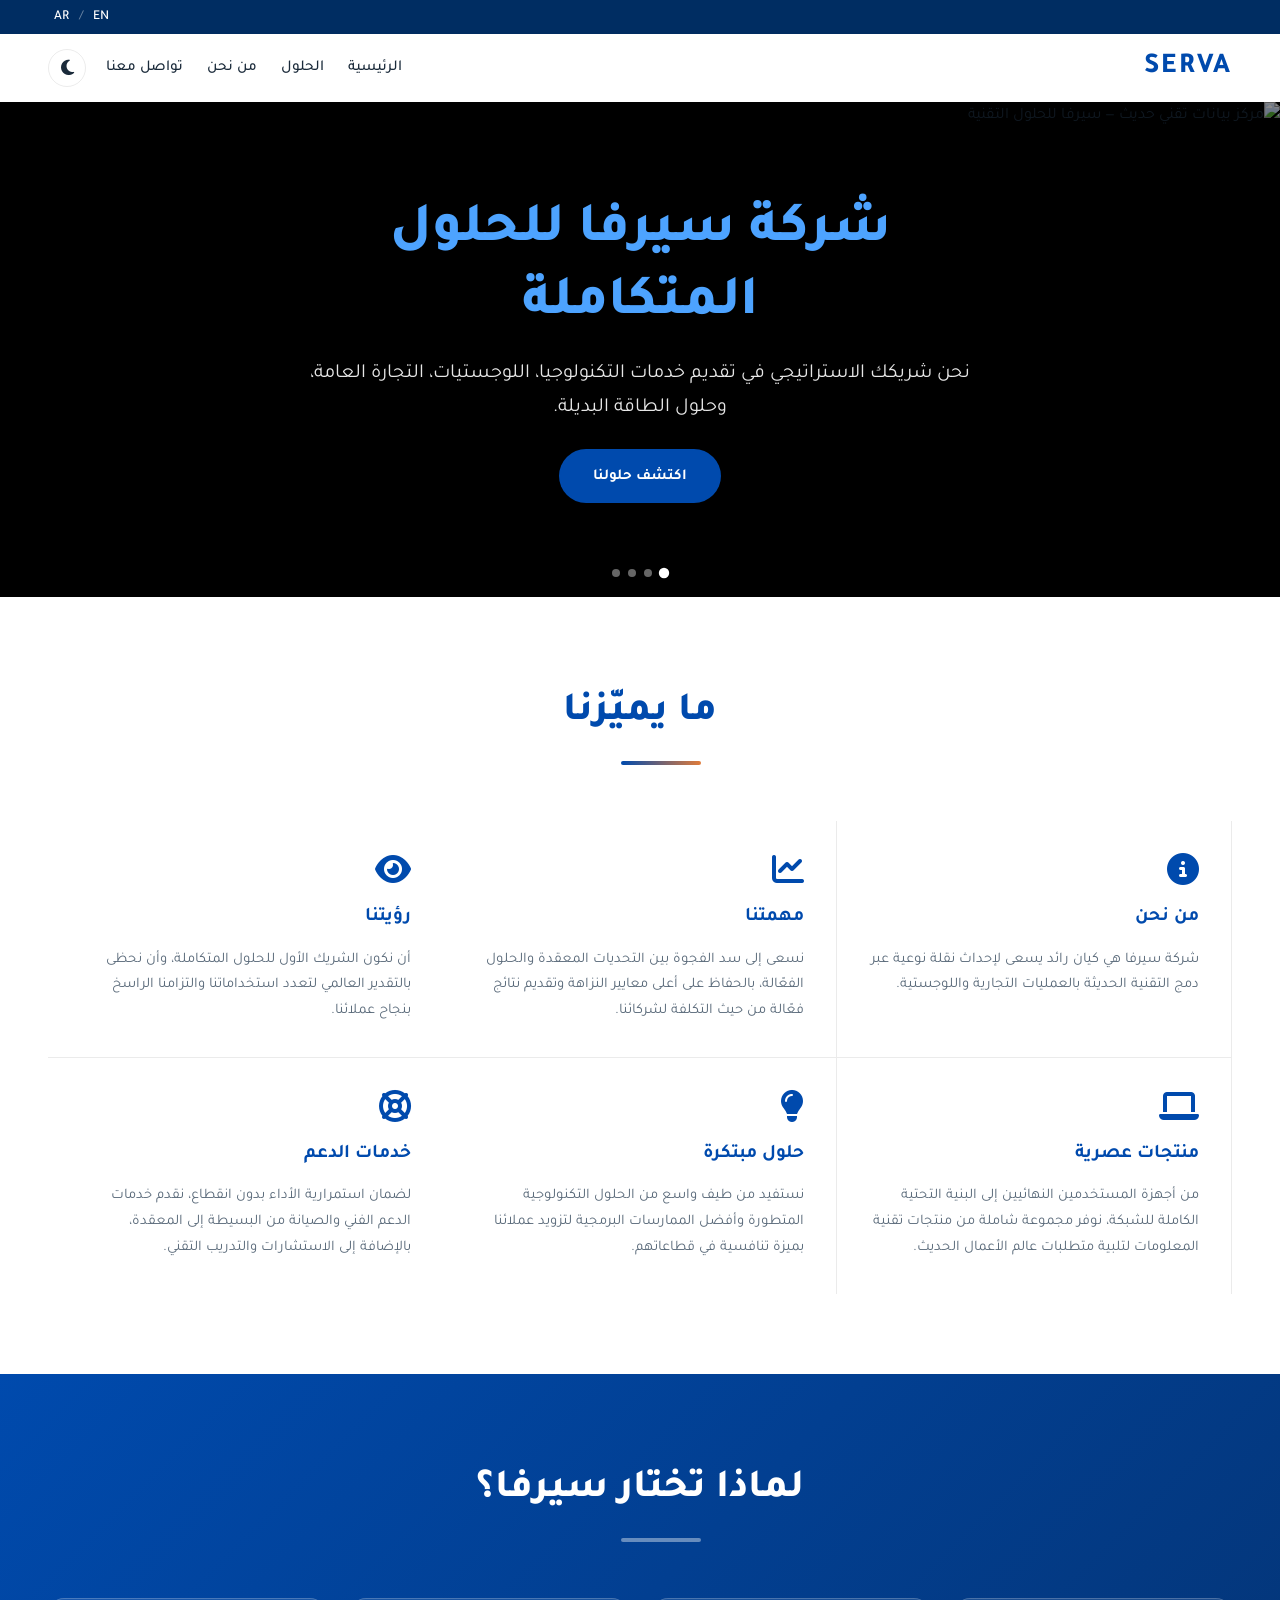
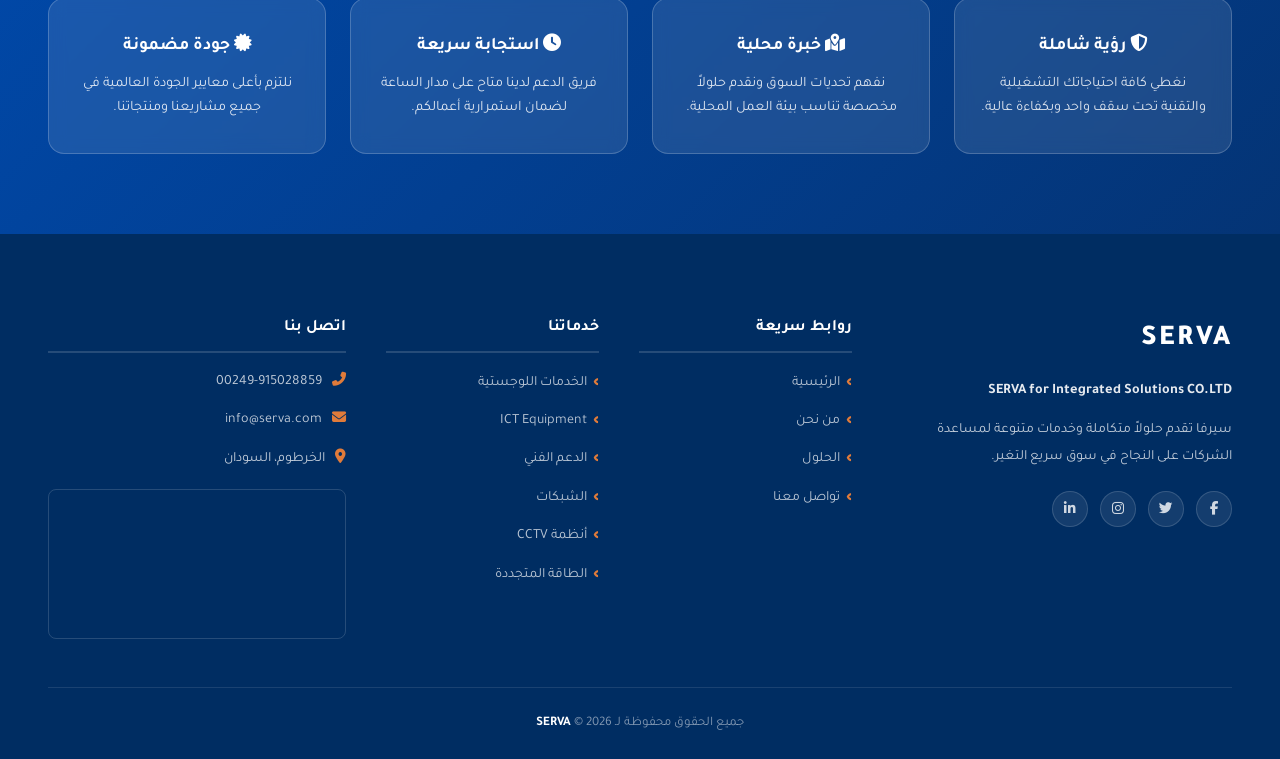
==== commit fafcf2b5: "Update homepage link to root URL" ====
--- a/index.html
+++ b/index.html
@@ -77,7 +77,7 @@
   <div class="nav-right">
     <!-- Desktop navigation links -->
     <ul class="nav-links" role="menubar">
-      <li role="none"><a href="index.html" role="menuitem">الرئيسية</a></li>
+      <li role="none"><a href="/" role="menuitem">الرئيسية</a></li>
       <li role="none"><a href="services.html" role="menuitem">الحلول</a></li>
       <li role="none"><a href="about.html" role="menuitem">من نحن</a></li>
       <li role="none"><a href="contact.html" role="menuitem">تواصل معنا</a></li>
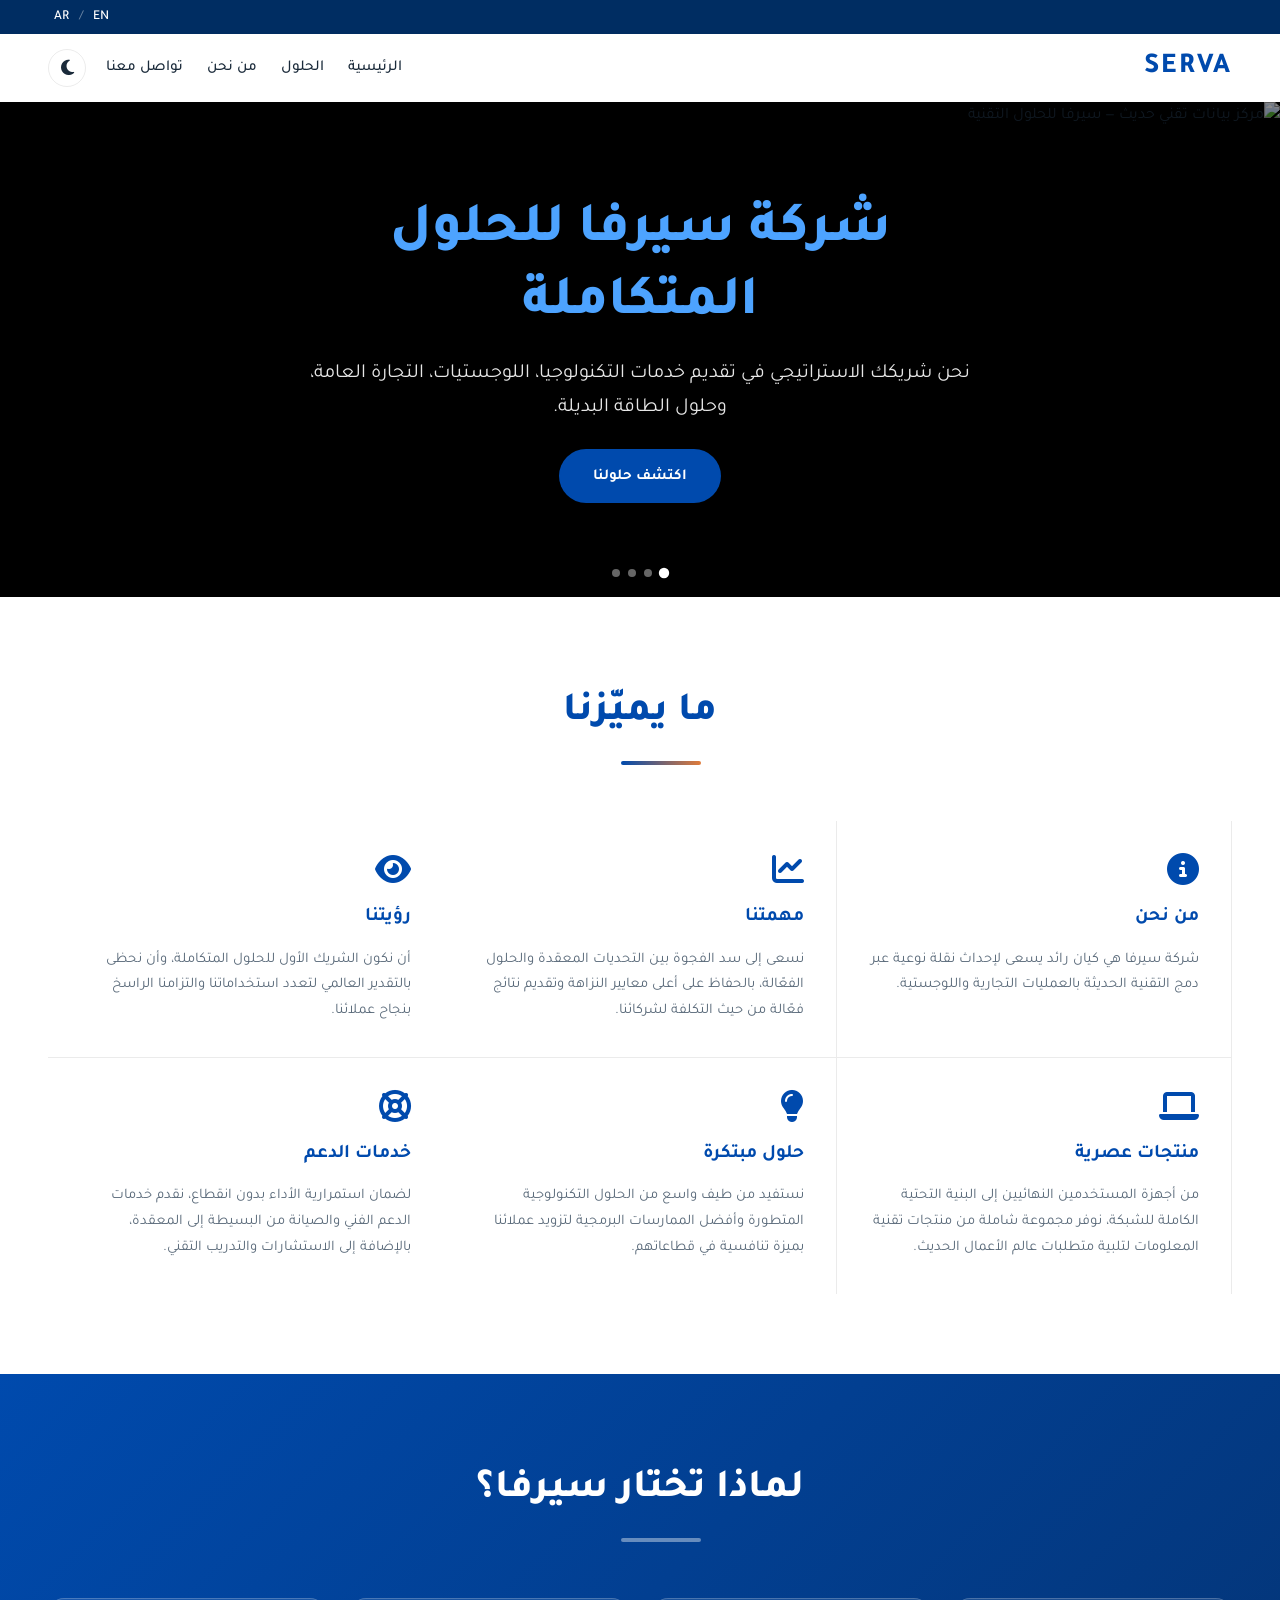
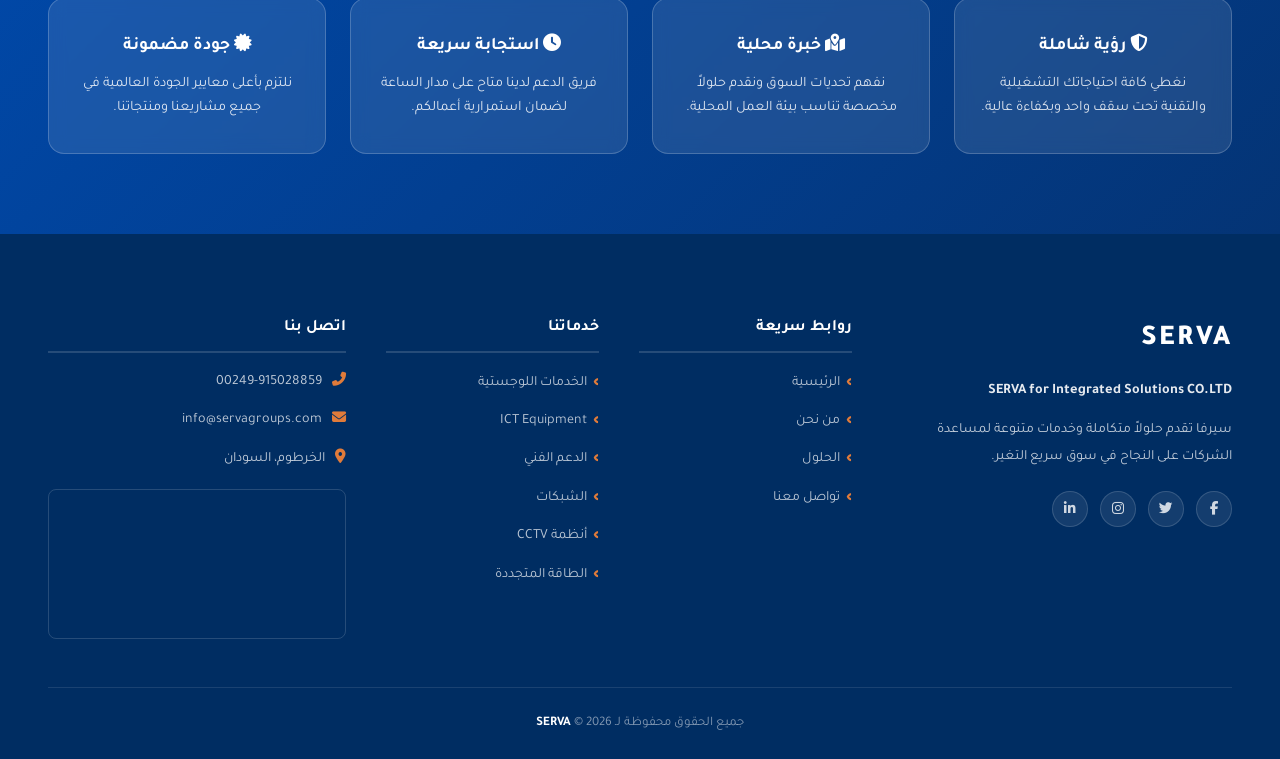
==== commit 0f3acda1: "Update index.html" ====
--- a/index.html
+++ b/index.html
@@ -78,9 +78,9 @@
     <!-- Desktop navigation links -->
     <ul class="nav-links" role="menubar">
       <li role="none"><a href="/" role="menuitem">الرئيسية</a></li>
-      <li role="none"><a href="services.html" role="menuitem">الحلول</a></li>
-      <li role="none"><a href="about.html" role="menuitem">من نحن</a></li>
-      <li role="none"><a href="contact.html" role="menuitem">تواصل معنا</a></li>
+      <li role="none"><a href="/" role="menuitem">الحلول</a></li>
+      <li role="none"><a href="/" role="menuitem">من نحن</a></li>
+      <li role="none"><a href="/" role="menuitem">تواصل معنا</a></li>
     </ul>
 
     <!-- Dark mode toggle -->
@@ -265,7 +265,7 @@
         </p>
         <p class="footer-contact-item">
           <i class="fas fa-envelope" aria-hidden="true"></i>
-          <a href="mailto:info@serva.com" style="color:inherit;">info@serva.com</a>
+          <a href="mailto:info@servagroups.com" style="color:inherit;">info@servagroups.com</a>
         </p>
         <p class="footer-contact-item">
           <i class="fas fa-map-marker-alt" aria-hidden="true"></i>
